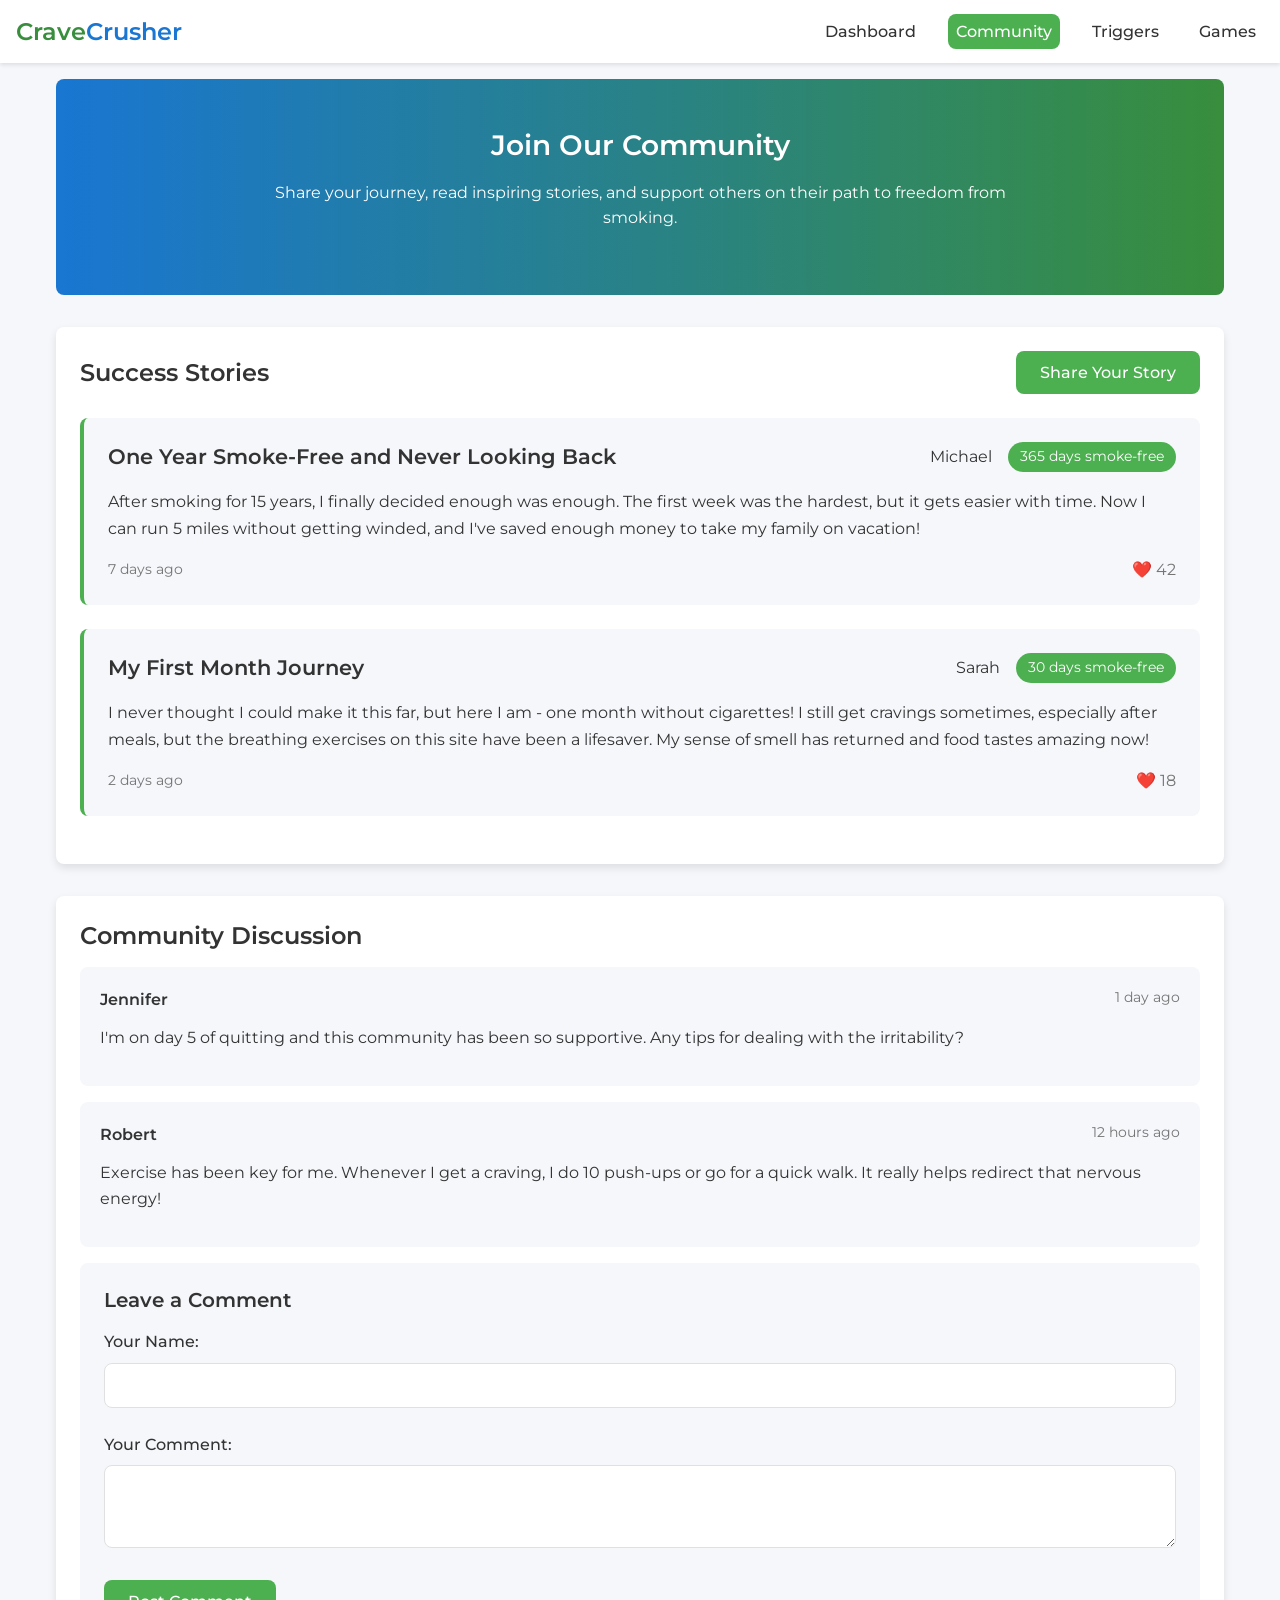
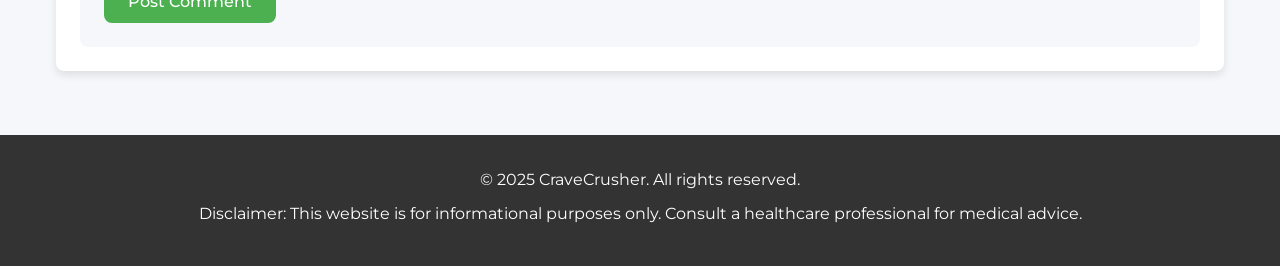
==== community.html @ 98766afd "Refactor: Remove unneeded dependencies Remove all dependencies and refactor the code to use only van" ====
<!DOCTYPE html>
<html lang="en">
<head>
  <meta charset="UTF-8">
  <meta name="viewport" content="width=device-width, initial-scale=1.0">
  <title>Community - CraveCrusher</title>
  <link rel="stylesheet" href="styles/main.css">
  <link rel="stylesheet" href="styles/community.css">
  <link rel="stylesheet" href="https://fonts.googleapis.com/css2?family=Montserrat:wght@300;400;500;600;700&display=swap">
</head>
<body>
  <header>
    <div class="logo">
      <h1>Crave<span>Crusher</span></h1>
    </div>
    <nav>
      <button class="mobile-menu-btn">
        <span></span>
        <span></span>
        <span></span>
      </button>
      <ul class="nav-menu">
        <li><a href="index.html">Dashboard</a></li>
        <li><a href="community.html" class="active">Community</a></li>
        <li><a href="triggers.html">Triggers</a></li>
        <li><a href="games.html">Games</a></li>
      </ul>
    </nav>
  </header>

  <main>
    <section class="community-hero">
      <div class="hero-content">
        <h2>Join Our Community</h2>
        <p>Share your journey, read inspiring stories, and support others on their path to freedom from smoking.</p>
      </div>
    </section>

    <section class="community-section">
      <div class="stories-container">
        <div class="section-header">
          <h3>Success Stories</h3>
          <button id="share-story-btn" class="primary-btn">Share Your Story</button>
        </div>
        
        <div id="stories-list">
          <!-- Stories will be dynamically inserted here -->
        </div>
      </div>

      <div class="form-container" id="story-form">
        <h3>Share Your Success Story</h3>
        <form id="new-story-form">
          <div class="form-group">
            <label for="story-name">Your Name:</label>
            <input type="text" id="story-name" required>
          </div>
          
          <div class="form-group">
            <label for="story-title">Title:</label>
            <input type="text" id="story-title" required>
          </div>
          
          <div class="form-group">
            <label for="story-content">Your Story:</label>
            <textarea id="story-content" rows="5" required></textarea>
          </div>
          
          <div class="form-group">
            <label for="smoke-free-days">Smoke-Free Days:</label>
            <input type="number" id="smoke-free-days" min="0" required>
          </div>
          
          <div class="form-actions">
            <button type="submit" class="primary-btn">Submit</button>
            <button type="button" id="cancel-story" class="secondary-btn">Cancel</button>
          </div>
        </form>
      </div>
    </section>

    <section class="comments-section">
      <h3>Community Discussion</h3>
      <div class="comments-container">
        <div id="comments-list">
          <!-- Comments will be dynamically inserted here -->
        </div>
        
        <div class="comment-form">
          <h4>Leave a Comment</h4>
          <form id="new-comment-form">
            <div class="form-group">
              <label for="comment-name">Your Name:</label>
              <input type="text" id="comment-name" required>
            </div>
            
            <div class="form-group">
              <label for="comment-content">Your Comment:</label>
              <textarea id="comment-content" rows="3" required></textarea>
            </div>
            
            <button type="submit" class="primary-btn">Post Comment</button>
          </form>
        </div>
      </div>
    </section>
  </main>

  <footer>
    <div class="footer-content">
      <p>&copy; 2025 CraveCrusher. All rights reserved.</p>
      <p>Disclaimer: This website is for informational purposes only. Consult a healthcare professional for medical advice.</p>
    </div>
  </footer>

  <!-- IMPORTANT: DO NOT REMOVE THIS SCRIPT TAG OR THIS VERY COMMENT! -->
  <script src="https://cdn.gpteng.co/gptengineer.js" type="module"></script>
  <script src="scripts/main.js"></script>
  <script src="scripts/community.js"></script>
</body>
</html>
---- styles/main.css ----
/* General Reset */
* {
  margin: 0;
  padding: 0;
  box-sizing: border-box;
}

/* Root Variables */
:root {
  --primary-color: #4caf50;
  --primary-dark: #388e3c;
  --primary-light: #a5d6a7;
  --secondary-color: #42a5f5;
  --secondary-dark: #1976d2;
  --secondary-light: #90caf9;
  --background-color: #f5f7fa;
  --text-color: #333;
  --text-light: #757575;
  --white: #ffffff;
  --border-color: #e0e0e0;
  --error-color: #f44336;
  --success-color: #4caf50;
  --warning-color: #ff9800;
  --card-shadow: 0 4px 8px rgba(0, 0, 0, 0.1);
  --transition-speed: 0.3s;
  --border-radius: 8px;
  --font-family: 'Montserrat', sans-serif;
}

body {
  font-family: var(--font-family);
  background-color: var(--background-color);
  color: var(--text-color);
  line-height: 1.6;
  min-height: 100vh;
  display: flex;
  flex-direction: column;
}

main {
  flex: 1;
  padding: 1rem;
  max-width: 1200px;
  margin: 0 auto;
  width: 100%;
}

/* Typography */
h1, h2, h3, h4, h5, h6 {
  font-weight: 600;
  line-height: 1.3;
  margin-bottom: 1rem;
}

h1 {
  font-size: 2rem;
}

h2 {
  font-size: 1.75rem;
}

h3 {
  font-size: 1.5rem;
}

h4 {
  font-size: 1.25rem;
}

p {
  margin-bottom: 1rem;
}

a {
  color: var(--secondary-color);
  text-decoration: none;
  transition: color var(--transition-speed);
}

a:hover {
  color: var(--secondary-dark);
  text-decoration: underline;
}

/* Header & Navigation */
header {
  background-color: var(--white);
  box-shadow: 0 2px 4px rgba(0, 0, 0, 0.1);
  padding: 1rem;
  display: flex;
  justify-content: space-between;
  align-items: center;
  position: sticky;
  top: 0;
  z-index: 100;
}

.logo h1 {
  margin: 0;
  font-size: 1.5rem;
  color: var(--primary-dark);
}

.logo span {
  color: var(--secondary-dark);
}

nav {
  display: flex;
  align-items: center;
}

.nav-menu {
  display: flex;
  list-style: none;
}

.nav-menu li {
  margin-left: 1.5rem;
}

.nav-menu a {
  color: var(--text-color);
  font-weight: 500;
  padding: 0.5rem;
  border-radius: var(--border-radius);
  transition: all var(--transition-speed);
}

.nav-menu a:hover {
  background-color: var(--primary-light);
  color: var(--primary-dark);
  text-decoration: none;
}

.nav-menu a.active {
  background-color: var(--primary-color);
  color: var(--white);
}

.mobile-menu-btn {
  display: none;
  background: none;
  border: none;
  cursor: pointer;
  padding: 0.5rem;
}

.mobile-menu-btn span {
  display: block;
  width: 25px;
  height: 3px;
  background-color: var(--text-color);
  margin: 5px 0;
  transition: transform var(--transition-speed), opacity var(--transition-speed);
}

/* Hero Sections */
.hero {
  background: linear-gradient(to right, var(--primary-dark), var(--secondary-dark));
  color: var(--white);
  padding: 3rem 1rem;
  border-radius: var(--border-radius);
  margin-bottom: 2rem;
  text-align: center;
}

.hero-content {
  max-width: 800px;
  margin: 0 auto;
}

.hero h2 {
  font-size: 2.5rem;
  margin-bottom: 1rem;
}

.hero p {
  font-size: 1.1rem;
  margin-bottom: 0;
}

/* Buttons */
button {
  cursor: pointer;
  font-family: var(--font-family);
  font-size: 1rem;
  transition: all var(--transition-speed);
}

.primary-btn {
  background-color: var(--primary-color);
  color: var(--white);
  border: none;
  padding: 0.75rem 1.5rem;
  border-radius: var(--border-radius);
  font-weight: 500;
}

.primary-btn:hover {
  background-color: var(--primary-dark);
  transform: translateY(-2px);
  box-shadow: 0 4px 8px rgba(0, 0, 0, 0.1);
}

.secondary-btn {
  background-color: transparent;
  color: var(--primary-color);
  border: 1px solid var(--primary-color);
  padding: 0.75rem 1.5rem;
  border-radius: var(--border-radius);
  font-weight: 500;
}

.secondary-btn:hover {
  background-color: var(--primary-light);
  color: var(--primary-dark);
  transform: translateY(-2px);
}

/* Forms */
.form-group {
  margin-bottom: 1.5rem;
}

label {
  display: block;
  font-weight: 500;
  margin-bottom: 0.5rem;
}

input, textarea, select {
  width: 100%;
  padding: 0.75rem;
  border: 1px solid var(--border-color);
  border-radius: var(--border-radius);
  font-family: var(--font-family);
  font-size: 1rem;
  transition: border-color var(--transition-speed);
}

input:focus, textarea:focus, select:focus {
  outline: none;
  border-color: var(--primary-color);
  box-shadow: 0 0 0 2px var(--primary-light);
}

/* Footer */
footer {
  background-color: var(--text-color);
  color: var(--white);
  padding: 2rem 1rem;
  margin-top: 3rem;
}

.footer-content {
  max-width: 1200px;
  margin: 0 auto;
  text-align: center;
}

.footer-content p {
  margin-bottom: 0.5rem;
}

/* Responsive Design */
@media (max-width: 768px) {
  .mobile-menu-btn {
    display: block;
    z-index: 110;
  }

  .nav-menu {
    position: fixed;
    top: 0;
    right: -100%;
    flex-direction: column;
    background-color: var(--white);
    width: 70%;
    height: 100vh;
    padding: 4rem 2rem;
    box-shadow: -2px 0 5px rgba(0, 0, 0, 0.1);
    transition: right var(--transition-speed);
    z-index: 105;
  }

  .nav-menu.active {
    right: 0;
  }

  .nav-menu li {
    margin: 1rem 0;
  }

  .mobile-menu-btn.active span:nth-child(1) {
    transform: translateY(8px) rotate(45deg);
  }

  .mobile-menu-btn.active span:nth-child(2) {
    opacity: 0;
  }

  .mobile-menu-btn.active span:nth-child(3) {
    transform: translateY(-8px) rotate(-45deg);
  }

  h1 {
    font-size: 1.75rem;
  }

  h2 {
    font-size: 1.5rem;
  }

  h3 {
    font-size: 1.25rem;
  }

  .hero h2 {
    font-size: 2rem;
  }

  .form-group {
    margin-bottom: 1rem;
  }
}

/* Card Designs */
.card {
  background-color: var(--white);
  border-radius: var(--border-radius);
  box-shadow: var(--card-shadow);
  padding: 1.5rem;
  margin-bottom: 1.5rem;
  transition: transform var(--transition-speed), box-shadow var(--transition-speed);
}

.card:hover {
  transform: translateY(-5px);
  box-shadow: 0 8px 16px rgba(0, 0, 0, 0.1);
}

/* Animations */
@keyframes fadeIn {
  from {
    opacity: 0;
    transform: translateY(20px);
  }
  to {
    opacity: 1;
    transform: translateY(0);
  }
}

.fade-in {
  animation: fadeIn 0.5s ease-out forwards;
}

@keyframes spin {
  0% {
    transform: rotate(0deg);
  }
  100% {
    transform: rotate(360deg);
  }
}

.loading-spinner {
  width: 40px;
  height: 40px;
  border: 4px solid rgba(0, 0, 0, 0.1);
  border-left-color: var(--primary-color);
  border-radius: 50%;
  animation: spin 1s linear infinite;
  margin: 2rem auto;
}

/* Utilities */
.text-center {
  text-align: center;
}

.text-right {
  text-align: right;
}

.text-left {
  text-align: left;
}

.mt-1 {
  margin-top: 0.5rem;
}

.mt-2 {
  margin-top: 1rem;
}

.mt-3 {
  margin-top: 1.5rem;
}

.mb-1 {
  margin-bottom: 0.5rem;
}

.mb-2 {
  margin-bottom: 1rem;
}

.mb-3 {
  margin-bottom: 1.5rem;
}

.hidden {
  display: none;
}

.flex {
  display: flex;
}

.flex-column {
  flex-direction: column;
}

.justify-center {
  justify-content: center;
}

.justify-between {
  justify-content: space-between;
}

.align-center {
  align-items: center;
}

.gap-1 {
  gap: 0.5rem;
}

.gap-2 {
  gap: 1rem;
}

.w-full {
  width: 100%;
}
---- styles/community.css ----
/* Community Page Specific Styles */

/* Hero Section */
.community-hero {
  background: linear-gradient(to right, var(--secondary-dark), var(--primary-dark));
  color: var(--white);
  padding: 3rem 1rem;
  border-radius: var(--border-radius);
  margin-bottom: 2rem;
  text-align: center;
}

/* Stories Section */
.community-section {
  margin-bottom: 2rem;
}

.stories-container {
  background-color: var(--white);
  border-radius: var(--border-radius);
  box-shadow: var(--card-shadow);
  padding: 1.5rem;
  margin-bottom: 2rem;
}

.section-header {
  display: flex;
  justify-content: space-between;
  align-items: center;
  margin-bottom: 1.5rem;
}

.section-header h3 {
  margin-bottom: 0;
}

.story-card {
  background-color: var(--background-color);
  border-radius: var(--border-radius);
  padding: 1.5rem;
  margin-bottom: 1.5rem;
  border-left: 4px solid var(--primary-color);
}

.story-header {
  display: flex;
  justify-content: space-between;
  align-items: center;
  margin-bottom: 1rem;
}

.story-title {
  font-size: 1.3rem;
  margin-bottom: 0;
}

.story-author {
  display: flex;
  align-items: center;
}

.story-badge {
  background-color: var(--primary-color);
  color: var(--white);
  padding: 0.25rem 0.75rem;
  border-radius: 20px;
  font-size: 0.85rem;
  margin-left: 1rem;
}

.story-content {
  margin-bottom: 1rem;
  line-height: 1.7;
}

.story-meta {
  display: flex;
  justify-content: space-between;
  color: var(--text-light);
  font-size: 0.9rem;
}

.story-likes {
  display: flex;
  align-items: center;
}

.like-btn {
  background: none;
  border: none;
  color: var(--text-light);
  display: flex;
  align-items: center;
  gap: 0.25rem;
  cursor: pointer;
  transition: color var(--transition-speed);
}

.like-btn:hover {
  color: var(--primary-color);
}

.like-btn.active {
  color: var(--primary-color);
}

/* Story Form */
.form-container {
  background-color: var(--white);
  border-radius: var(--border-radius);
  box-shadow: var(--card-shadow);
  padding: 1.5rem;
  margin-bottom: 2rem;
}

.form-actions {
  display: flex;
  justify-content: flex-end;
  gap: 1rem;
}

/* Comments Section */
.comments-section {
  background-color: var(--white);
  border-radius: var(--border-radius);
  box-shadow: var(--card-shadow);
  padding: 1.5rem;
}

.comment-card {
  background-color: var(--background-color);
  border-radius: var(--border-radius);
  padding: 1.25rem;
  margin-bottom: 1rem;
}

.comment-header {
  display: flex;
  justify-content: space-between;
  margin-bottom: 0.75rem;
}

.comment-author {
  font-weight: 600;
}

.comment-time {
  color: var(--text-light);
  font-size: 0.85rem;
}

.comments-list {
  margin-bottom: 2rem;
}

.comment-form {
  background-color: var(--background-color);
  border-radius: var(--border-radius);
  padding: 1.5rem;
}

/* Form display toggle */
#story-form {
  display: none;
}

#story-form.active {
  display: block;
  animation: fadeIn 0.5s ease-out forwards;
}

/* Responsive Adjustments */
@media (max-width: 768px) {
  .section-header {
    flex-direction: column;
    align-items: flex-start;
    gap: 1rem;
  }
  
  .story-header {
    flex-direction: column;
    align-items: flex-start;
    gap: 0.5rem;
  }
  
  .story-author {
    margin-top: 0.5rem;
  }
  
  .form-actions {
    flex-direction: column;
  }
  
  .form-actions button {
    width: 100%;
  }
}
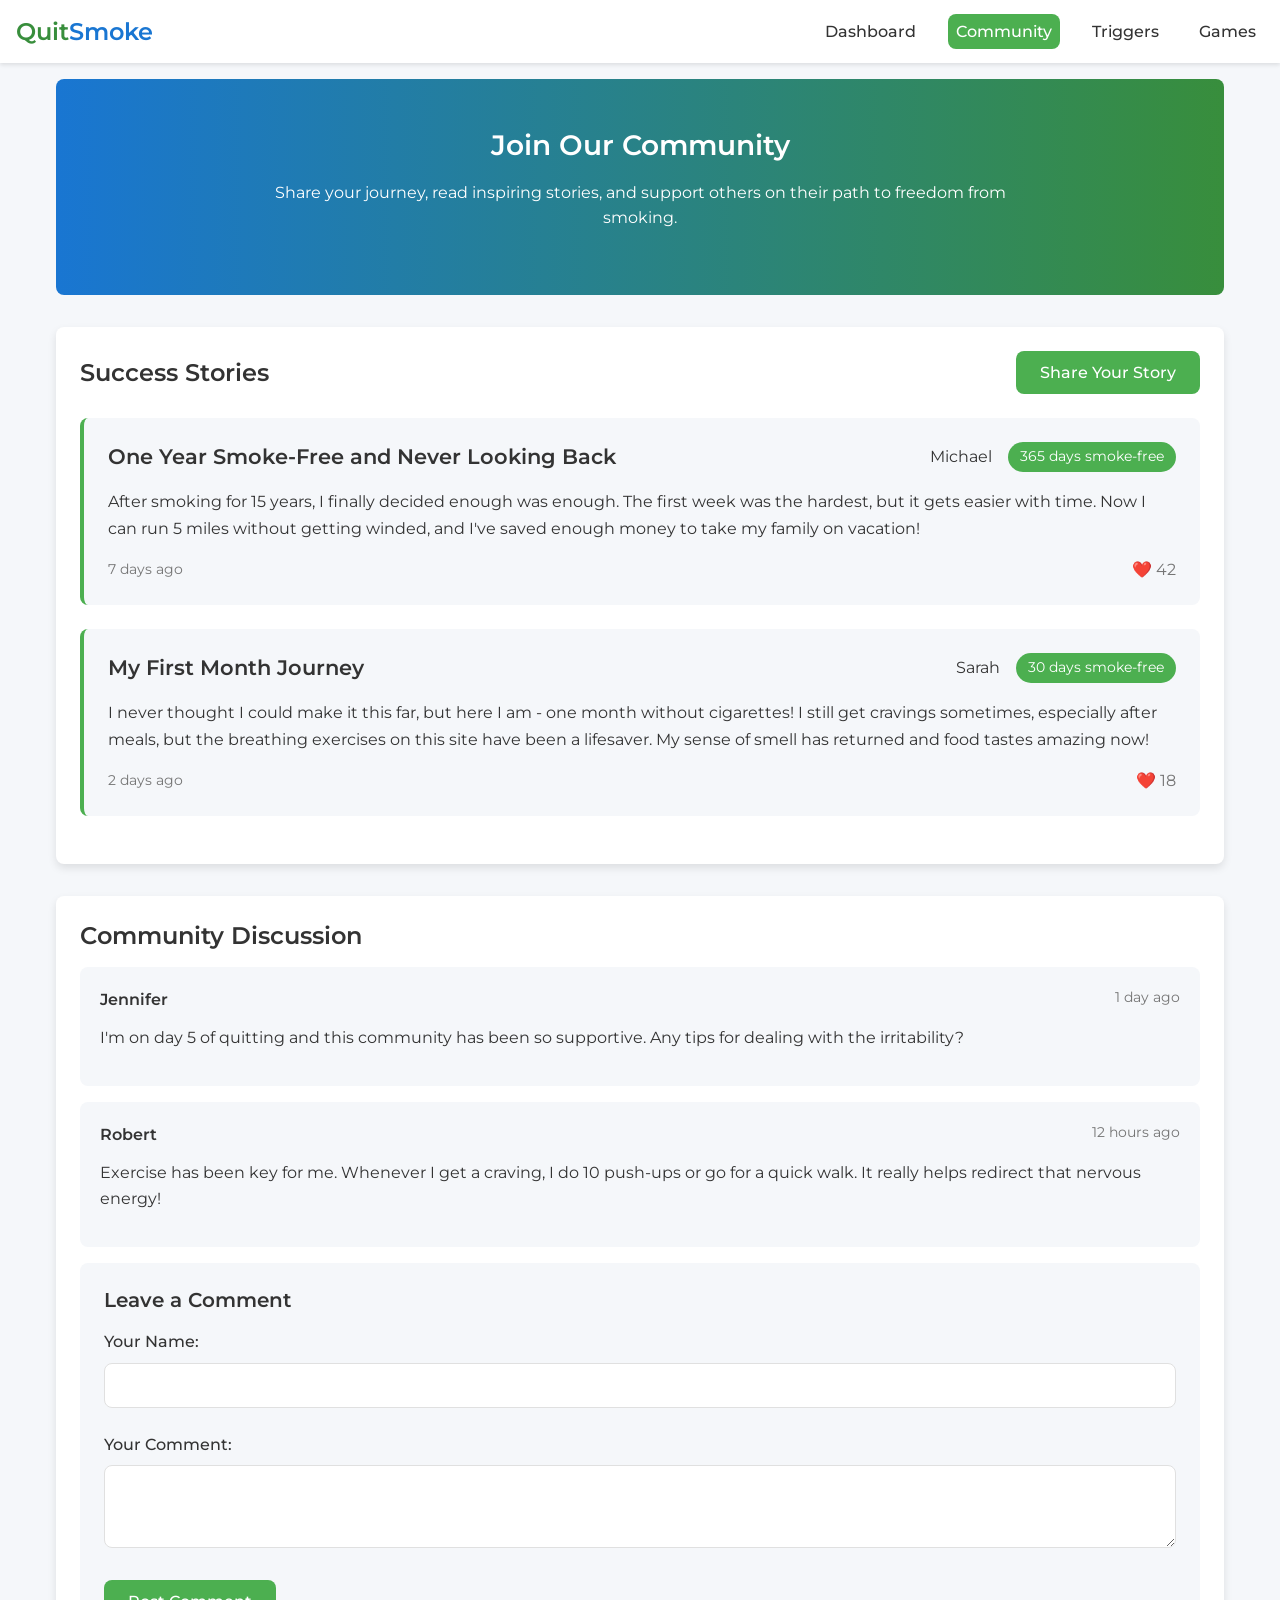
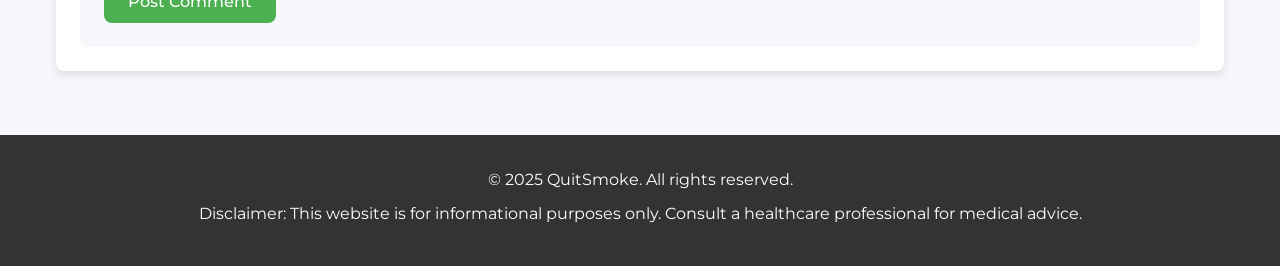
==== commit 15d0eeb0: "Fix: Update website title Update website title to QuitSmoke." ====
--- a/community.html
+++ b/community.html
@@ -1,10 +1,9 @@
-
 <!DOCTYPE html>
 <html lang="en">
 <head>
   <meta charset="UTF-8">
   <meta name="viewport" content="width=device-width, initial-scale=1.0">
-  <title>Community - CraveCrusher</title>
+  <title>Community - QuitSmoke</title>
   <link rel="stylesheet" href="styles/main.css">
   <link rel="stylesheet" href="styles/community.css">
   <link rel="stylesheet" href="https://fonts.googleapis.com/css2?family=Montserrat:wght@300;400;500;600;700&display=swap">
@@ -12,7 +11,7 @@
 <body>
   <header>
     <div class="logo">
-      <h1>Crave<span>Crusher</span></h1>
+      <h1>Quit<span>Smoke</span></h1>
     </div>
     <nav>
       <button class="mobile-menu-btn">
@@ -109,7 +108,7 @@
 
   <footer>
     <div class="footer-content">
-      <p>&copy; 2025 CraveCrusher. All rights reserved.</p>
+      <p>&copy; 2025 QuitSmoke. All rights reserved.</p>
       <p>Disclaimer: This website is for informational purposes only. Consult a healthcare professional for medical advice.</p>
     </div>
   </footer>
